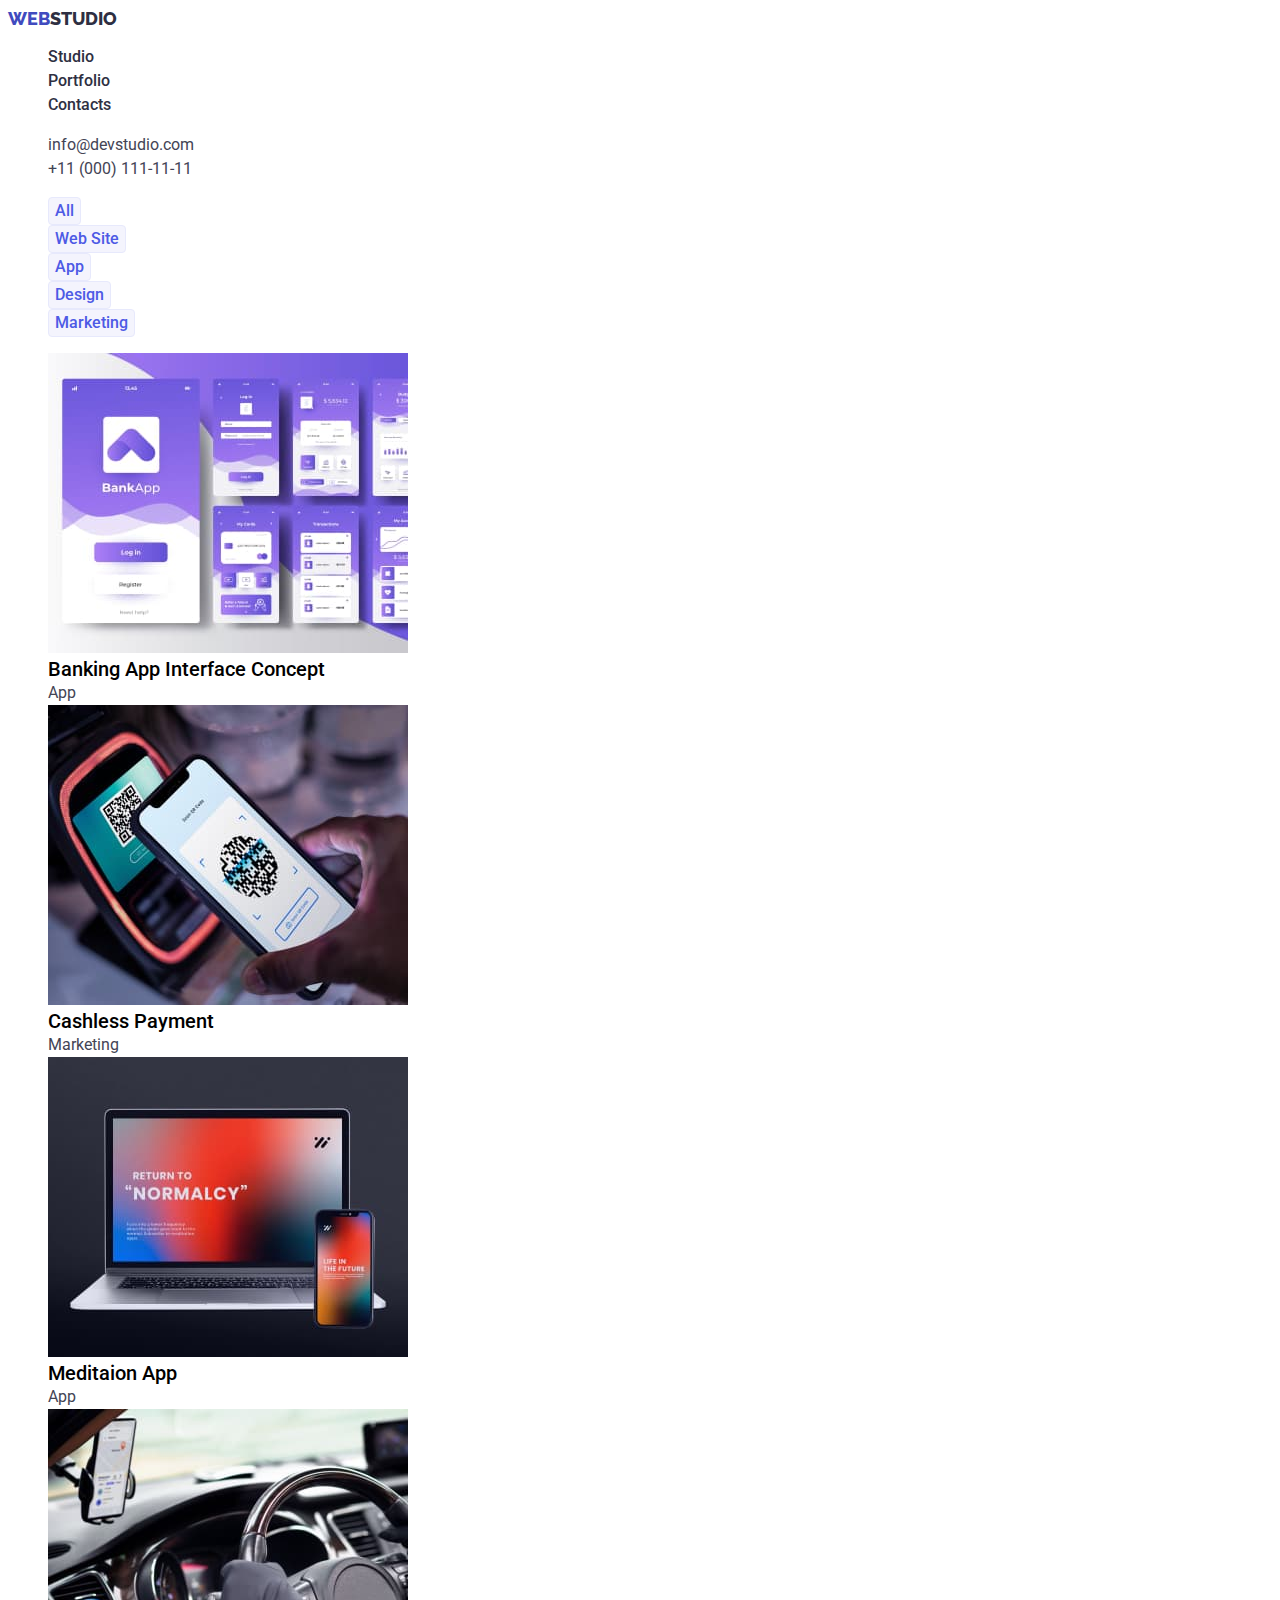
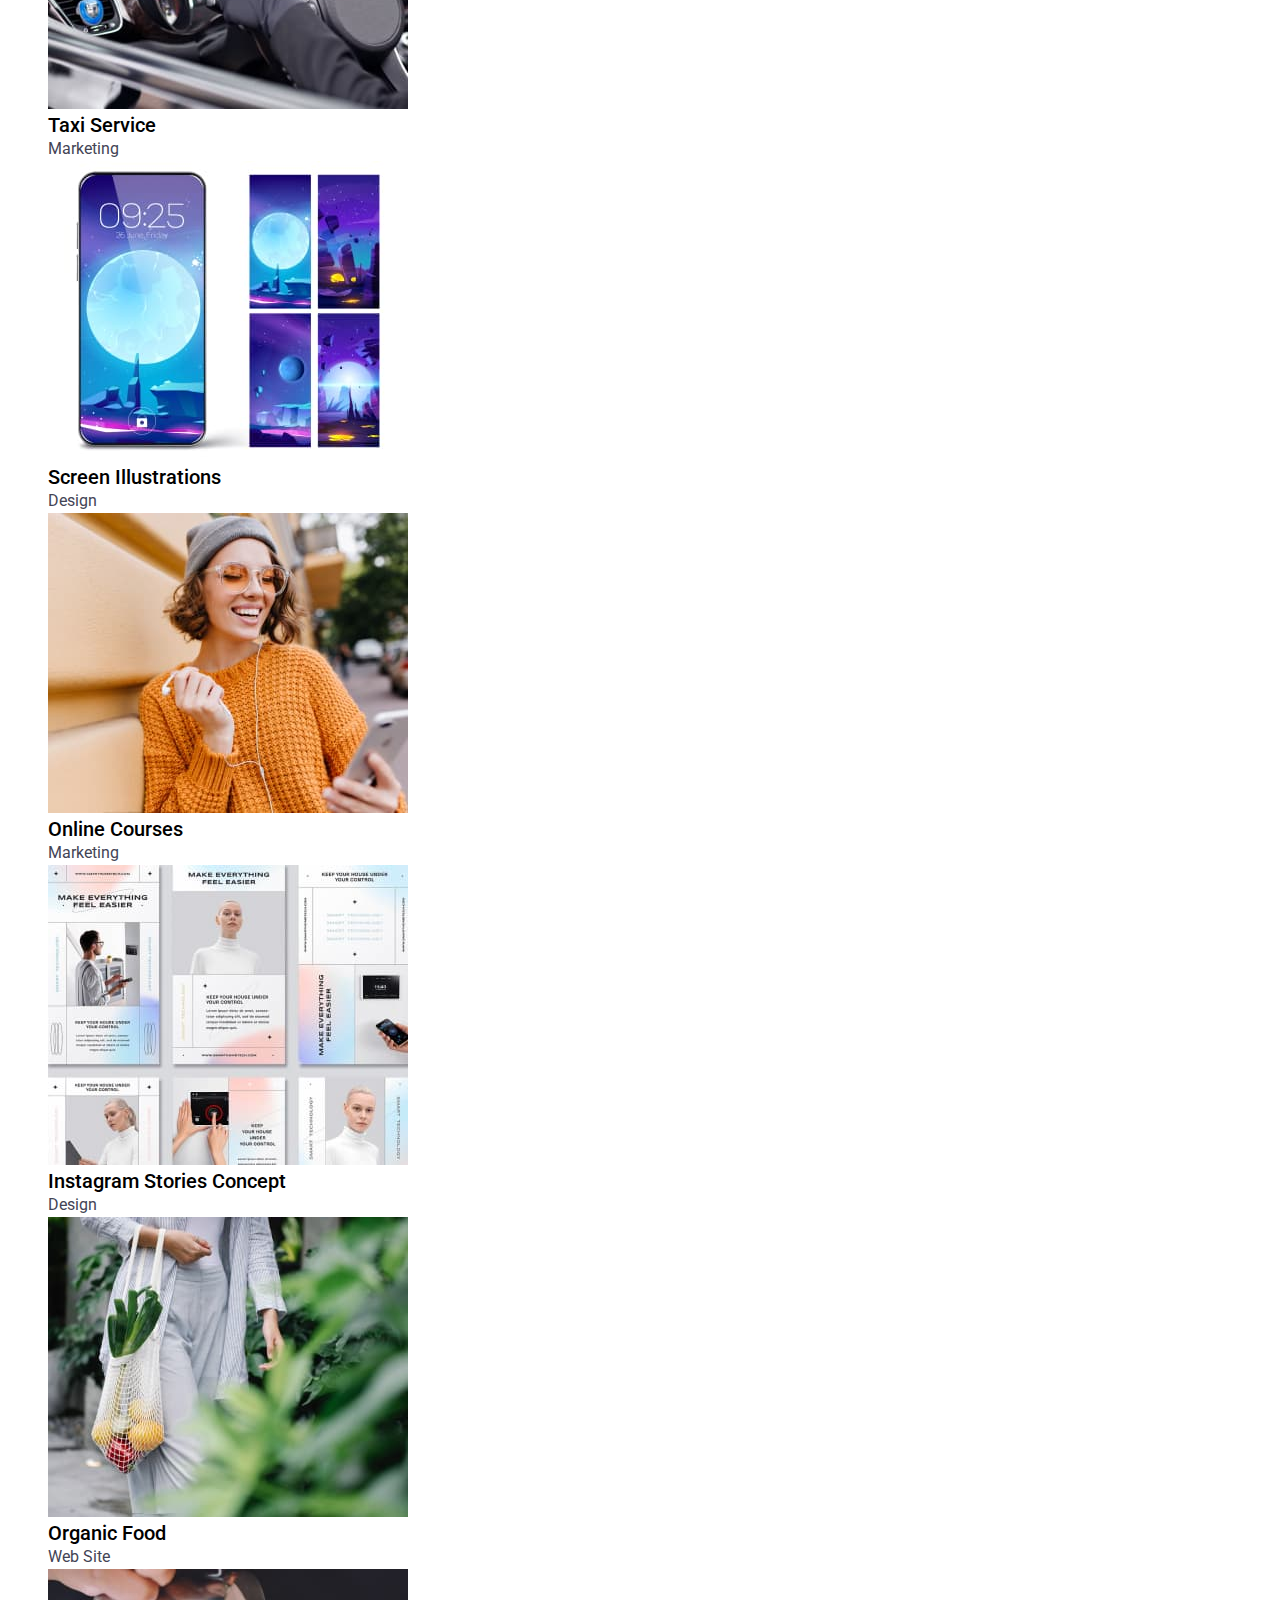
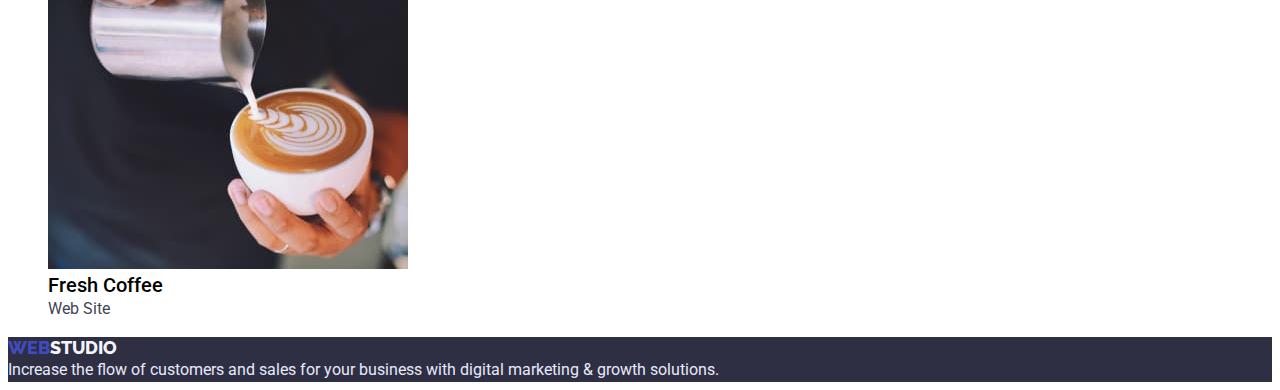
==== portfolio.html @ 81a90e06 "create new repository" ====
<!DOCTYPE html>
<html lang="en">
<head>
    <meta charset="UTF-8">
    <meta http-equiv="X-UA-Compatible" content="IE=edge">
    <meta name="viewport" content="width=device-width, initial-scale=1.0">

    <!-- Fonts -->
    <link rel="preconnect" href="https://fonts.googleapis.com">
    <link rel="preconnect" href="https://fonts.gstatic.com" crossorigin>
    <link href="https://fonts.googleapis.com/css2?family=Raleway:wght@800&family=Roboto:wght@400;500;700;900&display=swap" rel="stylesheet">

    <!-- Styles -->
    <link rel="stylesheet" href="./css/styles.css">
    
    <title>Portfolio | WEBSTUDIO</title>
</head>
<body>
    <!-- HEADER -->
    <header>
        <nav>
            <a href="./index.html" class="link logo logo-header"><span class="logo-part">Web</span>Studio</a>
            <ul class="nav-list list">
                <li class="nav-item"><a href="./index.html" class="link nav-link">Studio</a></li>
                <li class="nav-item"><a href="./portfolio.html" class="link nav-link">Portfolio</a></li>
                <li class="nav-item"><a href="#" class="link nav-link">Contacts</a></li>
            </ul>
        </nav>
        <address class="header-contats">
            <ul class="header-contacts-list list">
                <li class="header-contacts-item"><a href="mailto:info@devstudio.com" class="header-contacts-link link">info@devstudio.com</a></li>
                <li class="header-contacts-item"><a href="tel:+110001111111" class="header-contacts-link link">+11 (000) 111-11-11</a></li>
            </ul>
        </address>
    </header>

    <main>
        <section class="portfolio">
            <h1 class="visually-hidden">Portfolio</h1>

            <!-- Filters -->
            <ul class="filters-list list">
                <li><button type="button" class="filters-btn">All</button></li>
                <li><button type="button" class="filters-btn">Web Site</button></li>
                <li><button type="button" class="filters-btn">App</button></li>
                <li><button type="button" class="filters-btn">Design</button></li>
                <li><button type="button" class="filters-btn">Marketing</button></li>
            </ul>

            <!-- Projects -->
            <ul class="projects-list list">
                <li class="projects-item">
                    <a href="#" class="projects-link link"><img src="./images/bank-app.jpg" alt="Bank applications" width="360" height="300"></a>
                    <h2 class="project-title item-title">Banking App Interface Concept</h2>
                    <p class="projects-text item-text">App</p>
                </li>
                <li class="projects-item">
                    <a href="#" class="projects-link link"><img src="./images/payment.jpg" alt="Payment" width="360" height="300"></a>
                    <h2 class="project-title item-title">Cashless Payment</h2>
                    <p class="projects-text item-text">Marketing</p>
                </li>
                <li class="projects-item">
                    <a href="#" class="projects-link link"><img src="./images/notebook-phone.jpg" alt="Notebook and Phone" width="360" height="300"></a>
                    <h2 class="project-title item-title">Meditaion App</h2>
                    <p class="projects-text item-text">App</p>
                </li>
                <li class="projects-item">
                    <a href="#" class="projects-link link"><img src="./images/taxi.jpg" alt="Taxi" width="360" height="300"></a>
                    <h2 class="project-title item-title">Taxi Service</h2>
                    <p class="projects-text item-text">Marketing</p>
                </li>
                <li class="projects-item">
                    <a href="#" class="projects-link link"><img src="./images/phone.jpg" alt="Phone" width="360" height="300"></a>
                    <h2 class="project-title item-title">Screen Illustrations</h2>
                    <p class="projects-text item-text">Design</p>
                </li>
                <li class="projects-item">
                    <a href="#" class="projects-link link"><img src="./images/online-courses.jpg" alt="Online Courses" width="360" height="300"></a>
                    <h2 class="project-title item-title">Online Courses</h2>
                    <p class="projects-text item-text">Marketing</p>
                </li>
                <li class="projects-item">
                    <a href="#" class="projects-link link"><img src="./images/instagram.jpg" alt="Instagram stories" width="360" height="300"></a>
                    <h2 class="project-title item-title">Instagram Stories Concept</h2>
                    <p class="projects-text item-text">Design</p>
                </li>
                <li class="projects-item">
                    <a href="#" class="projects-link link"><img src="./images/food.jpg" alt="Food" width="360" height="300"></a>
                    <h2 class="project-title item-title">Organic Food</h2>
                    <p class="projects-text item-text">Web Site</p>
                </li>
                <li class="projects-item">
                    <a href="#" class="projects-link link"><img src="./images/coffee.jpg" alt="Coffee" width="360" height="300"></a>
                    <h2 class="project-title item-title">Fresh Coffee</h2>
                    <p class="projects-text item-text">Web Site</p>
                </li>
            </ul>
        </section>
    </main>

    <!-- FOOTER  -->
    <footer class="footer">
        <a href="./index.html" class="footer-logo logo link"><span class="logo-part">Web</span>Studio</a>
        <p class="footer-text">Increase the flow of customers and sales for your business with digital marketing & growth solutions.</p>
    </footer>
    
</body>
</html>
---- css/styles.css ----
:root {
    --main-color: #2E2F42;
    --accent-color: #4d5ae5;
    --light-color: #f4f4fd;
}

h1, h2, h3, h4, h5, h6, p {
    margin: 0;
}

body {
    font-family: 'Roboto', sans-serif;
    color: var(--color-text);
}

.visually-hidden {
    position: absolute;
    width: 1px;
    height: 1px;
    margin: -1px;
    border: 0;
    padding: 0;
    
    white-space: nowrap;
    clip-path: inset(100%);
    clip: rect(0 0 0 0);
    overflow: hidden;
}

.link {
    text-decoration: none;
}

.list {
    list-style: none;
}

.item-title {
    font-size: 20px;
    line-height: 1.2;
    font-weight: 500;
}

.item-text {
    font-size: 16px;
    line-height: 1.5;
}

/* ---------- HEADER ---------- */

.logo {
    font-family: 'Raleway', sans-serif;
    font-size: 18px;
    line-height: 1.17;
    font-weight: 800;
    text-transform: uppercase;
}

.logo-header{
    color: #2e2f42;
}

.logo-part {
    color: #404BBF;
}

.nav-list {
    list-style: none;
}

.nav-link {
    color: #2e2f42;
    font-size: 16px;
    font-weight: 500;
    line-height: 1.5;
}

.nav-link:hover,
.nav-link:focus {
    color: #404BBF;
}

.header-contats {
    font-style: normal;
}

.header-contacts-link {
    color: #434455;
    font-size: 16px;
    line-height: 1.5;
}

.header-contacts-link:hover,
.header-contacts-link:focus {
    color: #404BBF;
}

/* ---------- HERO Section ---------- */

.hero {
    background-color: #2E2F42;
    text-align: center;
}

.hero-title {
    font-weight: 700;
    font-size: 56px;
    line-height: 1.07;
    text-align: center;
    letter-spacing: 0.02em;
    color: #ffffff;
}

.hero-btn {
    font-family: inherit;
    font-weight: 500;
    font-size: 16px;
    line-height: 1.5;
    color: #ffffff;
    
    background-color: var(--accent-color);
    border: 0;
    border-radius: 4px;
    cursor: pointer;    
}

.hero-btn:hover,
.hero-btn:focus {
    background-color: #404bbf;
}

/* ---------- FEATUTERS Section ---------- */

.features-item-title {
    color: var(--main-color);
}

.features-item-text {
    color: #434455;
}

/* ---------- EXAMPLE Section ---------- */

.example-title {
    font-size: 36px;
    line-height: 1.11;
    font-weight: 700;
    text-transform: capitalize;
    color: var(--main-color);
    text-align: center;
}

/* ---------- TEAM Section ---------- */

.team {
    background-color: var(--light-color);
}

.team-title {
    font-size: 36px;
    line-height: 1.11;
    font-weight: 700;
    text-transform: capitalize;
    color: var(--main-color);
    text-align: center;
}

.team-item-title {
    color: var(--main-color);
}

.team-item-text {
    color: #434455;
}

/* ---------- FOOTER ---------- */

.footer {
    background-color: var(--main-color);
}

.footer-logo {
    color: var(--light-color);
}

.footer-text {
    font-size: 16px;
    line-height: 1.5;
    color: #e7e9fc;
}

/* ---------- PORTFOLIO Page ---------- */

.filters-btn {
    font-family: inherit;
    font-size: 16px;
    line-height: 1.5;
    font-weight: 500;
    color: var(--accent-color);

    background-color: var(--light-color);
    border: 1px solid #e7e9fc;
    border-radius: 4px;
    cursor: pointer;
}

.filters-btn:hover,
.filters-btn:focus {
    background-color: #404bbf;
    color: #ffffff;
}

.projects-link {
    color: var(--main-color);
}

.projects-text {
    color: #434455;
}
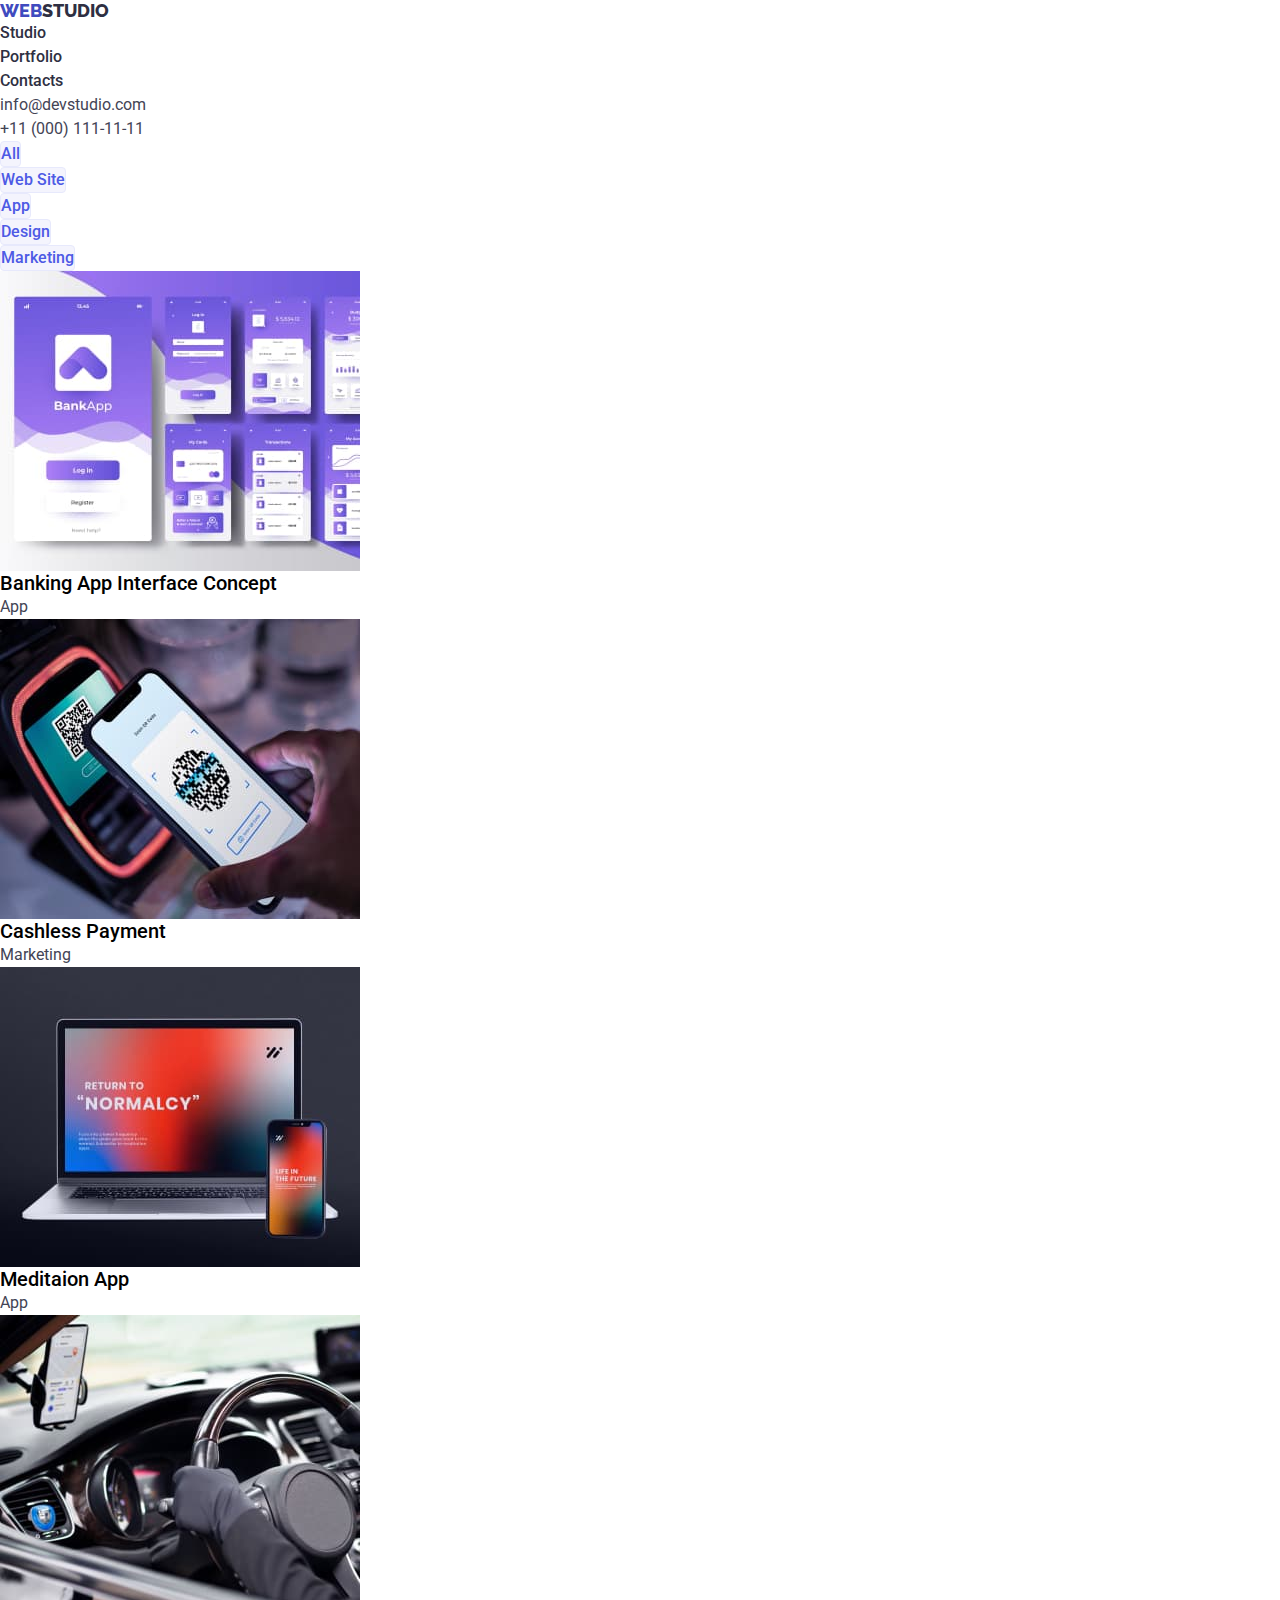
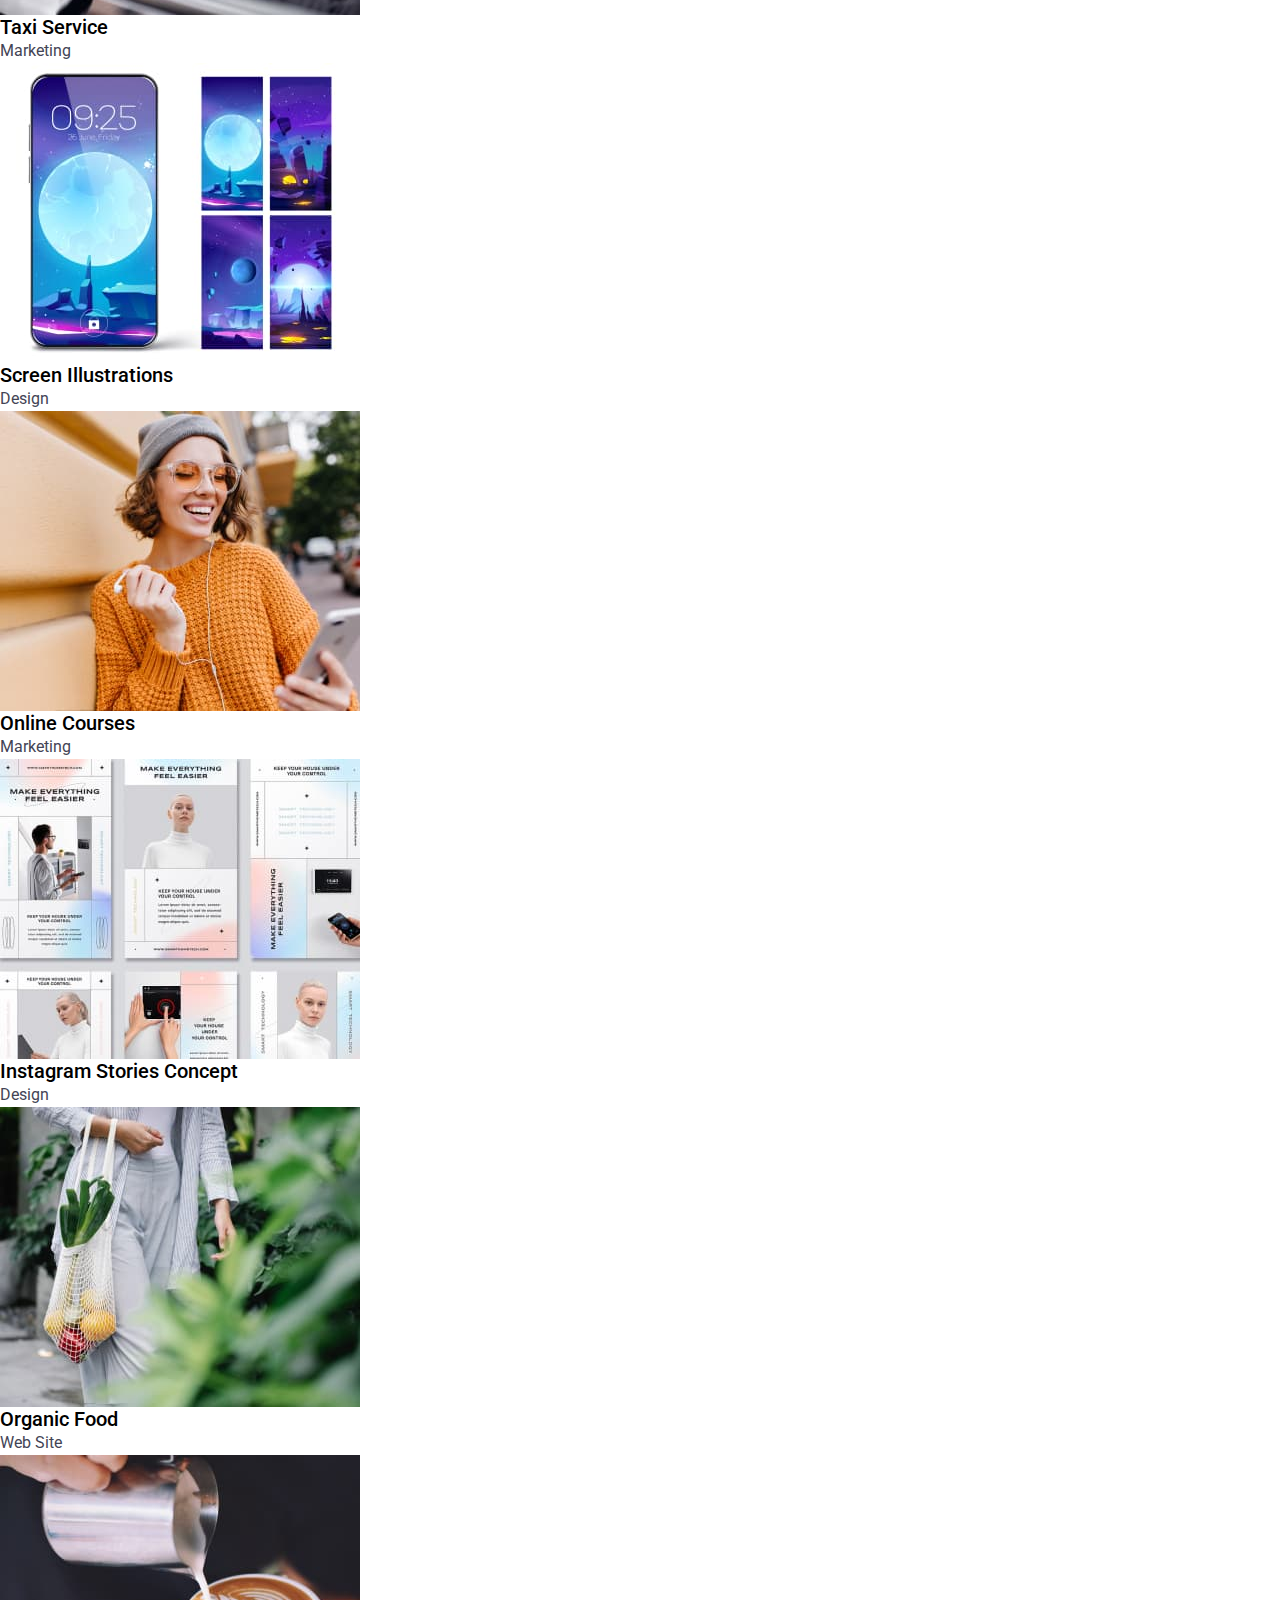
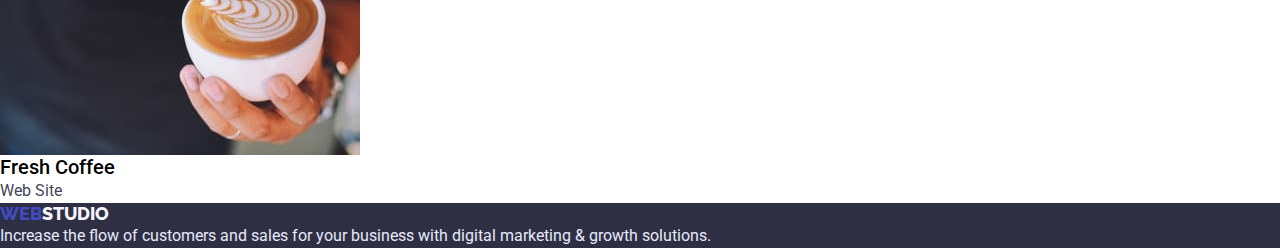
==== commit 3bafd78b: "Add reset styles to styles.css" ====
--- a/portfolio.html
+++ b/portfolio.html
@@ -4,6 +4,9 @@
     <meta charset="UTF-8">
     <meta http-equiv="X-UA-Compatible" content="IE=edge">
     <meta name="viewport" content="width=device-width, initial-scale=1.0">
+
+    <!-- Normalize CSS -->
+    <link rel="stylesheet" href="https://cdnjs.cloudflare.com/ajax/libs/modern-normalize/1.1.0/modern-normalize.min.css" integrity="sha512-wpPYUAdjBVSE4KJnH1VR1HeZfpl1ub8YT/NKx4PuQ5NmX2tKuGu6U/JRp5y+Y8XG2tV+wKQpNHVUX03MfMFn9Q==" crossorigin="anonymous" referrerpolicy="no-referrer" />
 
     <!-- Fonts -->
     <link rel="preconnect" href="https://fonts.googleapis.com">
--- a/css/styles.css
+++ b/css/styles.css
@@ -4,13 +4,46 @@
     --light-color: #f4f4fd;
 }
 
+* {
+    box-sizing: border-box;
+    margin: 0;
+    padding: 0;
+}
+
 h1, h2, h3, h4, h5, h6, p {
     margin: 0;
+}
+
+ul, ol {
+    margin: 0;
+    padding-left: 0;
+    list-style: none;
+}
+
+button {
+    cursor: pointer;
+    font-family: inherit;
+}
+
+a {
+    text-decoration: none;
+}
+
+img {
+    display: block;
 }
 
 body {
     font-family: 'Roboto', sans-serif;
     color: var(--color-text);
+}
+
+.container {
+    width: 1200px;
+    padding-left: 15px;
+    padding-right: 15px;
+    margin-left: auto;
+    margin-right: auto;
 }
 
 .visually-hidden {
@@ -48,6 +81,11 @@
 
 /* ---------- HEADER ---------- */
 
+.header {
+    padding-top: 24px;
+    padding-bottom: 24px;
+}
+
 .logo {
     font-family: 'Raleway', sans-serif;
     font-size: 18px;
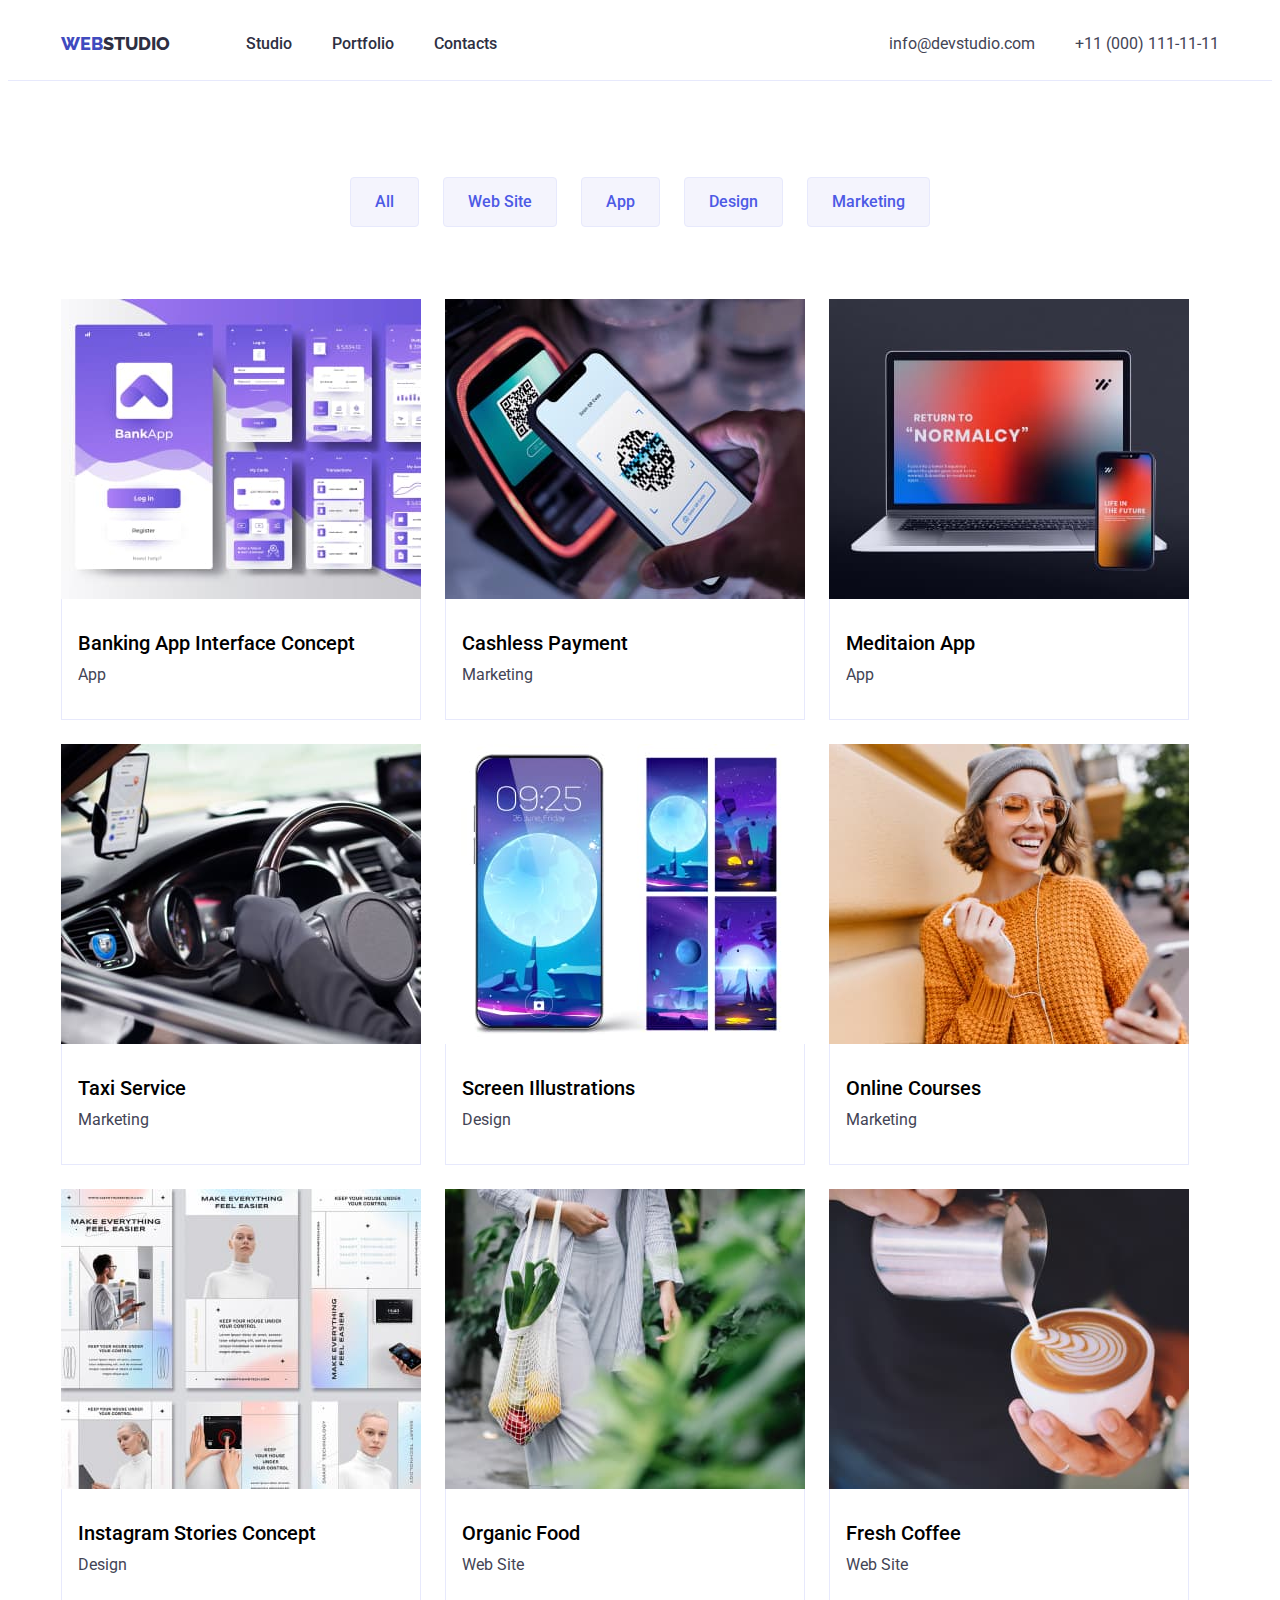
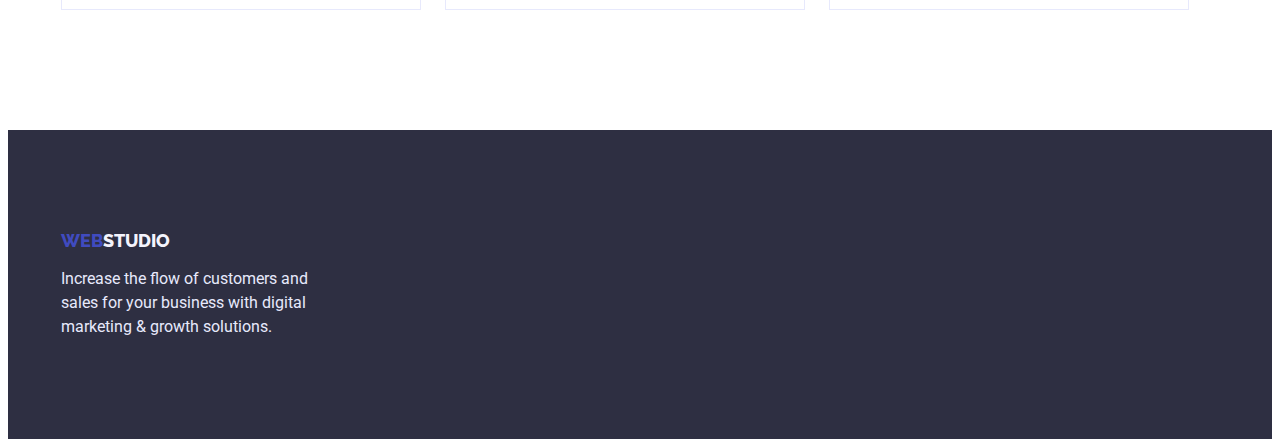
==== commit 119b49f3: "Add flex, margin, padding" ====
--- a/portfolio.html
+++ b/portfolio.html
@@ -5,13 +5,13 @@
     <meta http-equiv="X-UA-Compatible" content="IE=edge">
     <meta name="viewport" content="width=device-width, initial-scale=1.0">
 
-    <!-- Normalize CSS -->
-    <link rel="stylesheet" href="https://cdnjs.cloudflare.com/ajax/libs/modern-normalize/1.1.0/modern-normalize.min.css" integrity="sha512-wpPYUAdjBVSE4KJnH1VR1HeZfpl1ub8YT/NKx4PuQ5NmX2tKuGu6U/JRp5y+Y8XG2tV+wKQpNHVUX03MfMFn9Q==" crossorigin="anonymous" referrerpolicy="no-referrer" />
-
     <!-- Fonts -->
     <link rel="preconnect" href="https://fonts.googleapis.com">
     <link rel="preconnect" href="https://fonts.gstatic.com" crossorigin>
     <link href="https://fonts.googleapis.com/css2?family=Raleway:wght@800&family=Roboto:wght@400;500;700;900&display=swap" rel="stylesheet">
+
+    <!-- Normalize CSS -->
+    <link rel="stylesheet" href="https://cdnjs.cloudflare.com/ajax/libs/modern-normalize/1.1.0/modern-normalize.min.css" integrity="sha512-wpPYUAdjBVSE4KJnH1VR1HeZfpl1ub8YT/NKx4PuQ5NmX2tKuGu6U/JRp5y+Y8XG2tV+wKQpNHVUX03MfMFn9Q==" crossorigin="anonymous" referrerpolicy="no-referrer" />
 
     <!-- Styles -->
     <link rel="stylesheet" href="./css/styles.css">
@@ -20,91 +20,147 @@
 </head>
 <body>
     <!-- HEADER -->
-    <header>
-        <nav>
-            <a href="./index.html" class="link logo logo-header"><span class="logo-part">Web</span>Studio</a>
-            <ul class="nav-list list">
-                <li class="nav-item"><a href="./index.html" class="link nav-link">Studio</a></li>
-                <li class="nav-item"><a href="./portfolio.html" class="link nav-link">Portfolio</a></li>
-                <li class="nav-item"><a href="#" class="link nav-link">Contacts</a></li>
-            </ul>
-        </nav>
-        <address class="header-contats">
-            <ul class="header-contacts-list list">
-                <li class="header-contacts-item"><a href="mailto:info@devstudio.com" class="header-contacts-link link">info@devstudio.com</a></li>
-                <li class="header-contacts-item"><a href="tel:+110001111111" class="header-contacts-link link">+11 (000) 111-11-11</a></li>
-            </ul>
-        </address>
+    <header class="header">
+        <div class="container">
+            <nav class="nav">
+                <a href="./index.html" class="link logo logo-header"><span class="logo-part">Web</span>Studio</a>
+                <ul class="nav-list list">
+                    <li class="nav-item"><a href="./index.html" class="link nav-link">Studio</a></li>
+                    <li class="nav-item"><a href="./portfolio.html" class="link nav-link">Portfolio</a></li>
+                    <li class="nav-item"><a href="#" class="link nav-link">Contacts</a></li>
+                </ul>
+            </nav>
+            <address class="header-contats">
+                <ul class="header-contacts-list list">
+                    <li class="header-contacts-item">
+                        <a href="mailto:info@devstudio.com" class="header-contacts-link link">info@devstudio.com</a>
+                    </li>
+                    <li class="header-contacts-item">
+                        <a href="tel:+110001111111" class="header-contacts-link link">+11 (000) 111-11-11</a>
+                    </li>
+                </ul>
+            </address>
+        </div>
     </header>
 
     <main>
         <section class="portfolio">
-            <h1 class="visually-hidden">Portfolio</h1>
+            <div class="container">
+                <h1 class="visually-hidden">Portfolio</h1>
 
-            <!-- Filters -->
-            <ul class="filters-list list">
-                <li><button type="button" class="filters-btn">All</button></li>
-                <li><button type="button" class="filters-btn">Web Site</button></li>
-                <li><button type="button" class="filters-btn">App</button></li>
-                <li><button type="button" class="filters-btn">Design</button></li>
-                <li><button type="button" class="filters-btn">Marketing</button></li>
-            </ul>
-
-            <!-- Projects -->
-            <ul class="projects-list list">
-                <li class="projects-item">
-                    <a href="#" class="projects-link link"><img src="./images/bank-app.jpg" alt="Bank applications" width="360" height="300"></a>
-                    <h2 class="project-title item-title">Banking App Interface Concept</h2>
-                    <p class="projects-text item-text">App</p>
-                </li>
-                <li class="projects-item">
-                    <a href="#" class="projects-link link"><img src="./images/payment.jpg" alt="Payment" width="360" height="300"></a>
-                    <h2 class="project-title item-title">Cashless Payment</h2>
-                    <p class="projects-text item-text">Marketing</p>
-                </li>
-                <li class="projects-item">
-                    <a href="#" class="projects-link link"><img src="./images/notebook-phone.jpg" alt="Notebook and Phone" width="360" height="300"></a>
-                    <h2 class="project-title item-title">Meditaion App</h2>
-                    <p class="projects-text item-text">App</p>
-                </li>
-                <li class="projects-item">
-                    <a href="#" class="projects-link link"><img src="./images/taxi.jpg" alt="Taxi" width="360" height="300"></a>
-                    <h2 class="project-title item-title">Taxi Service</h2>
-                    <p class="projects-text item-text">Marketing</p>
-                </li>
-                <li class="projects-item">
-                    <a href="#" class="projects-link link"><img src="./images/phone.jpg" alt="Phone" width="360" height="300"></a>
-                    <h2 class="project-title item-title">Screen Illustrations</h2>
-                    <p class="projects-text item-text">Design</p>
-                </li>
-                <li class="projects-item">
-                    <a href="#" class="projects-link link"><img src="./images/online-courses.jpg" alt="Online Courses" width="360" height="300"></a>
-                    <h2 class="project-title item-title">Online Courses</h2>
-                    <p class="projects-text item-text">Marketing</p>
-                </li>
-                <li class="projects-item">
-                    <a href="#" class="projects-link link"><img src="./images/instagram.jpg" alt="Instagram stories" width="360" height="300"></a>
-                    <h2 class="project-title item-title">Instagram Stories Concept</h2>
-                    <p class="projects-text item-text">Design</p>
-                </li>
-                <li class="projects-item">
-                    <a href="#" class="projects-link link"><img src="./images/food.jpg" alt="Food" width="360" height="300"></a>
-                    <h2 class="project-title item-title">Organic Food</h2>
-                    <p class="projects-text item-text">Web Site</p>
-                </li>
-                <li class="projects-item">
-                    <a href="#" class="projects-link link"><img src="./images/coffee.jpg" alt="Coffee" width="360" height="300"></a>
-                    <h2 class="project-title item-title">Fresh Coffee</h2>
-                    <p class="projects-text item-text">Web Site</p>
-                </li>
-            </ul>
+                <!-- Filters -->
+                <ul class="filters-list list">
+                    <li class="filters-item">
+                        <button type="button" class="filters-btn">All</button>
+                    </li>
+                    <li class="filters-item">
+                        <button type="button" class="filters-btn">Web Site</button>
+                    </li>
+                    <li class="filters-item">
+                        <button type="button" class="filters-btn">App</button>
+                    </li>
+                    <li class="filters-item">
+                        <button type="button" class="filters-btn">Design</button>
+                    </li>
+                    <li class="filters-item">
+                        <button type="button" class="filters-btn">Marketing</button>
+                    </li>
+                </ul>
+    
+                <!-- Projects -->
+                <ul class="projects-list list">
+                    <li class="projects-item">
+                        <a href="#" class="projects-link link">
+                            <img src="./images/bank-app.jpg" alt="Bank applications" width="360" height="300">
+                        </a>
+                        <div class="project-item-content-wrapper">
+                            <h2 class="project-title item-title">Banking App Interface Concept</h2>
+                            <p class="projects-text item-text">App</p>
+                        </div>
+                    </li>
+                    <li class="projects-item">
+                        <a href="#" class="projects-link link">
+                            <img src="./images/payment.jpg" alt="Payment" width="360" height="300">
+                        </a>
+                        <div class="project-item-content-wrapper">
+                            <h2 class="project-title item-title">Cashless Payment</h2>
+                            <p class="projects-text item-text">Marketing</p>
+                        </div>
+                    </li>
+                    <li class="projects-item">
+                        <a href="#" class="projects-link link">
+                            <img src="./images/notebook-phone.jpg" alt="Notebook and Phone" width="360" height="300">
+                        </a>
+                        <div class="project-item-content-wrapper">
+                            <h2 class="project-title item-title">Meditaion App</h2>
+                            <p class="projects-text item-text">App</p>
+                        </div>
+                    </li>
+                    <li class="projects-item">
+                        <a href="#" class="projects-link link">
+                            <img src="./images/taxi.jpg" alt="Taxi" width="360" height="300">
+                        </a>
+                        <div class="project-item-content-wrapper">
+                            <h2 class="project-title item-title">Taxi Service</h2>
+                            <p class="projects-text item-text">Marketing</p>
+                        </div>
+                    </li>
+                    <li class="projects-item">
+                        <a href="#" class="projects-link link">
+                            <img src="./images/phone.jpg" alt="Phone" width="360" height="300">
+                        </a>
+                        <div class="project-item-content-wrapper">
+                            <h2 class="project-title item-title">Screen Illustrations</h2>
+                            <p class="projects-text item-text">Design</p>
+                        </div>
+                    </li>
+                    <li class="projects-item">
+                        <a href="#" class="projects-link link">
+                            <img src="./images/online-courses.jpg" alt="Online Courses" width="360" height="300">
+                        </a>
+                        <div class="project-item-content-wrapper">
+                            <h2 class="project-title item-title">Online Courses</h2>
+                            <p class="projects-text item-text">Marketing</p>
+                        </div>
+                    </li>
+                    <li class="projects-item">
+                        <a href="#" class="projects-link link">
+                            <img src="./images/instagram.jpg" alt="Instagram stories" width="360" height="300">
+                        </a>
+                        <div class="project-item-content-wrapper">
+                            <h2 class="project-title item-title">Instagram Stories Concept</h2>
+                            <p class="projects-text item-text">Design</p>
+                        </div>
+                    </li>
+                    <li class="projects-item">
+                        <a href="#" class="projects-link link">
+                            <img src="./images/food.jpg" alt="Food" width="360" height="300">
+                        </a>
+                        <div class="project-item-content-wrapper">
+                            <h2 class="project-title item-title">Organic Food</h2>
+                            <p class="projects-text item-text">Web Site</p>
+                        </div>
+                    </li>
+                    <li class="projects-item">
+                        <a href="#" class="projects-link link">
+                            <img src="./images/coffee.jpg" alt="Coffee" width="360" height="300">
+                        </a>
+                        <div class="project-item-content-wrapper">
+                            <h2 class="project-title item-title">Fresh Coffee</h2>
+                            <p class="projects-text item-text">Web Site</p>
+                        </div>
+                    </li>
+                </ul>                
+            </div>
         </section>
     </main>
 
     <!-- FOOTER  -->
     <footer class="footer">
-        <a href="./index.html" class="footer-logo logo link"><span class="logo-part">Web</span>Studio</a>
-        <p class="footer-text">Increase the flow of customers and sales for your business with digital marketing & growth solutions.</p>
+        <div class="container">
+            <a href="./index.html" class="footer-logo logo link"><span class="logo-part">Web</span>Studio</a>
+            <p class="footer-text">Increase the flow of customers and sales for your business with digital marketing & growth solutions.</p>
+        </div>
     </footer>
     
 </body>
--- a/css/styles.css
+++ b/css/styles.css
@@ -4,18 +4,16 @@
     --light-color: #f4f4fd;
 }
 
-* {
-    box-sizing: border-box;
-    margin: 0;
-    padding: 0;
-}
-
-h1, h2, h3, h4, h5, h6, p {
-    margin: 0;
+/* RESET Styles */
+
+h1, h2, h3, h4, p {
+    margin-top: 0;
+    margin-bottom: 0;
 }
 
 ul, ol {
-    margin: 0;
+    margin-top: 0;
+    margin-bottom: 0;
     padding-left: 0;
     list-style: none;
 }
@@ -25,7 +23,7 @@
     font-family: inherit;
 }
 
-a {
+.link {
     text-decoration: none;
 }
 
@@ -36,14 +34,6 @@
 body {
     font-family: 'Roboto', sans-serif;
     color: var(--color-text);
-}
-
-.container {
-    width: 1200px;
-    padding-left: 15px;
-    padding-right: 15px;
-    margin-left: auto;
-    margin-right: auto;
 }
 
 .visually-hidden {
@@ -60,23 +50,29 @@
     overflow: hidden;
 }
 
-.link {
-    text-decoration: none;
-}
-
-.list {
-    list-style: none;
-}
-
 .item-title {
     font-size: 20px;
     line-height: 1.2;
     font-weight: 500;
+    margin-bottom: 8px;
 }
 
 .item-text {
     font-size: 16px;
     line-height: 1.5;
+}
+
+.container {
+    width: 1158px;
+    padding-left: 15px;
+    padding-right: 15px;
+    margin-left: auto;
+    margin-right: auto;
+}
+
+.section {
+    padding-top: 120px;
+    padding-bottom: 120px;
 }
 
 /* ---------- HEADER ---------- */
@@ -84,6 +80,13 @@
 .header {
     padding-top: 24px;
     padding-bottom: 24px;
+    border-bottom: 1px solid #E7E9FC;
+}
+
+.header>.container {
+    display: flex;
+    align-items: center;
+    justify-content: space-between;
 }
 
 .logo {
@@ -92,6 +95,7 @@
     line-height: 1.17;
     font-weight: 800;
     text-transform: uppercase;
+    margin-right: 76px;
 }
 
 .logo-header{
@@ -102,8 +106,18 @@
     color: #404BBF;
 }
 
+.nav {
+    display: flex;
+    align-items: center;
+}
+
 .nav-list {
-    list-style: none;
+    display: flex;
+    align-items: center;
+}
+
+.nav-item:not(:last-child) {
+    margin-right: 40px;
 }
 
 .nav-link {
@@ -122,6 +136,15 @@
     font-style: normal;
 }
 
+.header-contacts-list {
+    display: flex;
+    align-items: center;
+}
+
+.header-contacts-item:not(:last-child) {
+    margin-right: 40px;
+}
+
 .header-contacts-link {
     color: #434455;
     font-size: 16px;
@@ -138,6 +161,8 @@
 .hero {
     background-color: #2E2F42;
     text-align: center;
+    padding-top: 188px;
+    padding-bottom: 188px;
 }
 
 .hero-title {
@@ -147,10 +172,10 @@
     text-align: center;
     letter-spacing: 0.02em;
     color: #ffffff;
+    margin-bottom: 48px;
 }
 
 .hero-btn {
-    font-family: inherit;
     font-weight: 500;
     font-size: 16px;
     line-height: 1.5;
@@ -158,8 +183,9 @@
     
     background-color: var(--accent-color);
     border: 0;
-    border-radius: 4px;
-    cursor: pointer;    
+    border-radius: 4px;  
+    padding: 16px 32px;
+    box-shadow: 0px 4px 4px rgba(0, 0, 0, 0.15);
 }
 
 .hero-btn:hover,
@@ -169,6 +195,18 @@
 
 /* ---------- FEATUTERS Section ---------- */
 
+.features {
+}
+
+.features-list {
+    display: flex;
+    gap: 24px;
+}
+
+.features-item {
+    flex-basis: calc((100% - 72px) / 4);
+}
+
 .features-item-title {
     color: var(--main-color);
 }
@@ -178,6 +216,10 @@
 }
 
 /* ---------- EXAMPLE Section ---------- */
+
+.example {
+   padding-top: 0;
+}
 
 .example-title {
     font-size: 36px;
@@ -186,12 +228,31 @@
     text-transform: capitalize;
     color: var(--main-color);
     text-align: center;
-}
+    margin-bottom: 72px;
+}
+
+.example-list {
+    display: flex;
+    justify-content: space-between;
+}
+
+.example-item {
+    border: 1px solid #E7E9FC;
+    flex-basis: calc((100% - 48px) / 3);
+}
+
 
 /* ---------- TEAM Section ---------- */
 
 .team {
     background-color: var(--light-color);
+}
+
+.team-list {
+    display: flex;
+    gap: 24px;
+    flex-wrap: wrap;
+    justify-content: center;
 }
 
 .team-title {
@@ -201,6 +262,24 @@
     text-transform: capitalize;
     color: var(--main-color);
     text-align: center;
+    margin-bottom: 72px;
+}
+
+.team-item {
+    background-color: #ffffff;
+    text-align: center;
+    flex-basis: calc((100% - 72px) / 4);
+}
+
+.team-item-content-wrapper {
+    background-color: #fff;
+    padding-top: 32px;
+    padding-bottom: 32px;
+    box-shadow: 0px 1px 6px rgba(46, 47, 66, 0.08), 
+        0px 1px 1px rgba(46, 47, 66, 0.16), 
+        0px 2px 1px rgba(46, 47, 66, 0.08);
+    border-radius: 0px 0px 4px 4px;
+
 }
 
 .team-item-title {
@@ -215,22 +294,42 @@
 
 .footer {
     background-color: var(--main-color);
+    padding-top: 100px;
+    padding-bottom: 100px;
 }
 
 .footer-logo {
     color: var(--light-color);
+    margin-bottom: 16px;
+    display: block;
 }
 
 .footer-text {
     font-size: 16px;
     line-height: 1.5;
     color: #e7e9fc;
+    width: 264px;
 }
 
 /* ---------- PORTFOLIO Page ---------- */
 
+.portfolio {
+    padding-top: 96px;
+    padding-bottom: 120px;
+}
+
+.filters-list {
+    display: flex;
+    justify-content: center;
+    margin-bottom: 72px;
+    align-items: center;
+}
+
+.filters-item:not(:last-child) {
+    margin-right: 24px;
+}
+
 .filters-btn {
-    font-family: inherit;
     font-size: 16px;
     line-height: 1.5;
     font-weight: 500;
@@ -239,7 +338,7 @@
     background-color: var(--light-color);
     border: 1px solid #e7e9fc;
     border-radius: 4px;
-    cursor: pointer;
+    padding: 12px 24px;
 }
 
 .filters-btn:hover,
@@ -248,6 +347,22 @@
     color: #ffffff;
 }
 
+.projects-list {
+    display: flex;
+    flex-wrap: wrap;
+    gap: 24px;
+    flex-basis: calc((100% - 48px) / 3);
+}
+
+.project-item-content-wrapper {
+    padding-top: 32px;
+    padding-bottom: 32px;
+    padding-left: 16px;
+    background-color: #fff;
+    border: 1px solid #E7E9FC;
+    border-top: 0;
+}
+
 .projects-link {
     color: var(--main-color);
 }
